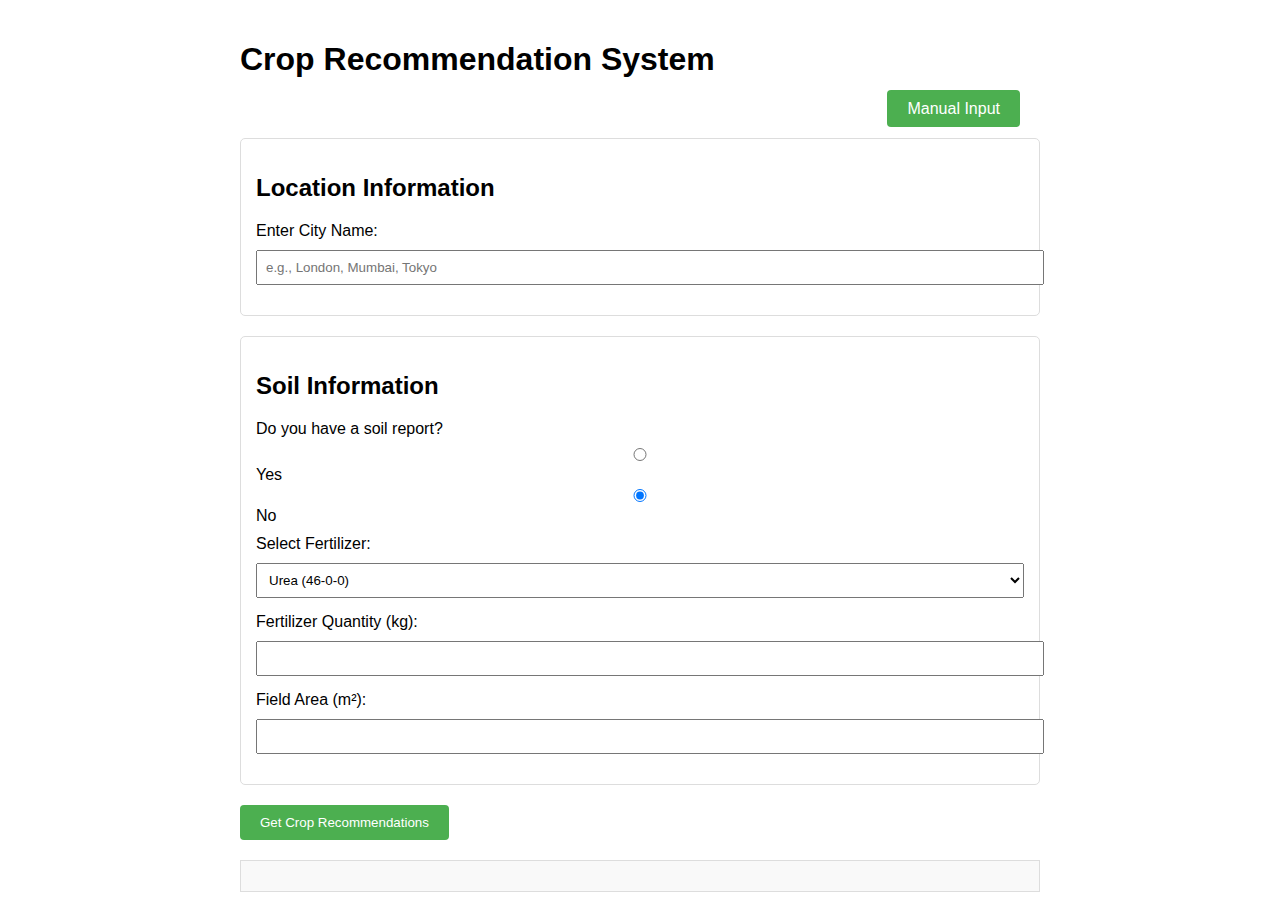
==== templates/index.html @ 08af7a42 "Initial commit" ====
<!DOCTYPE html>
<html>
<head>
    <title>Crop Recommender</title>
    <style>
        body { font-family: Arial, sans-serif; max-width: 800px; margin: 0 auto; padding: 20px; }
        .section { margin: 20px 0; padding: 15px; border: 1px solid #ddd; border-radius: 5px; }
        .input-group { margin: 10px 0; }
        label { display: block; margin: 5px 0; }
        input, select { width: 100%; padding: 8px; margin: 5px 0; }
        button { background: #4CAF50; color: white; padding: 10px 20px; border: none; border-radius: 4px; cursor: pointer; }
        #result { margin-top: 20px; padding: 15px; background: #f9f9f9; border: 1px solid #ddd; }
        .data-display { margin: 10px 0; padding: 10px; background: #fff; border: 1px solid #eee; }
        .weather-widget {
            position: absolute;
            top: 20px;
            right: 20px;
            background: rgba(255, 255, 255, 0.9);
            padding: 15px;
            border-radius: 8px;
            box-shadow: 0 2px 4px rgba(0,0,0,0.1);
        }
        .weather-info {
            display: flex;
            align-items: center;
            gap: 10px;
        }
        .temperature {
            font-size: 24px;
            font-weight: bold;
        }
        .humidity {
            font-size: 16px;
            color: #666;
        }
    </style>
</head>
<body>
    <h1>Crop Recommendation System</h1>
    
    <div style="text-align: right; margin: 20px;">
        <a href="/manual-input" style="
            background-color: #4CAF50;
            color: white;
            padding: 10px 20px;
            text-decoration: none;
            border-radius: 4px;
        ">Manual Input</a>
    </div>

    <div class="weather-widget" id="weather-widget" style="display: none;">
        <div class="weather-info">
            <div>
                <div class="temperature">-- °C</div>
                <div class="humidity">Humidity: --%</div>
            </div>
        </div>
    </div>

    <div class="section">
        <h2>Location Information</h2>
        <div class="input-group">
            <label>Enter City Name:</label>
            <input type="text" id="location" placeholder="e.g., London, Mumbai, Tokyo" required>
        </div>
    </div>

    <div class="section">
        <h2>Soil Information</h2>
        <div class="input-group">
            <label>Do you have a soil report?</label>
            <input type="radio" name="soilReport" id="soilReportYes" onclick="toggleSoilReport(true)"> Yes
            <input type="radio" name="soilReport" id="soilReportNo" onclick="toggleSoilReport(false)" checked> No
        </div>

        <div id="soilReportSection" style="display: none;">
            <div class="input-group">
                <label>Nitrogen (N) in kg/ha:</label>
                <input type="number" id="n" step="0.1" required>
            </div>
            <div class="input-group">
                <label>Phosphorus (P) in kg/ha:</label>
                <input type="number" id="p" step="0.1" required>
            </div>
            <div class="input-group">
                <label>Potassium (K) in kg/ha:</label>
                <input type="number" id="k" step="0.1" required>
            </div>
            <div class="input-group">
                <label>Soil pH (0-14):</label>
                <input type="number" id="ph" min="0" max="14" step="0.1" required>
            </div>
        </div>

        <div id="fertilizerSection">
            <div class="input-group">
                <label>Select Fertilizer:</label>
                <select id="fertilizer" required>
                    <option value="Urea (46-0-0)">Urea (46-0-0)</option>
                    <option value="DAP (18-46-0)">DAP (18-46-0)</option>
                    <option value="MOP (0-0-60)">MOP (0-0-60)</option>
                    <option value="NPK 10-26-26">NPK 10-26-26</option>
                </select>
            </div>
            <div class="input-group">
                <label>Fertilizer Quantity (kg):</label>
                <input type="number" id="quantity_kg" step="0.1" required>
            </div>
            <div class="input-group">
                <label>Field Area (m²):</label>
                <input type="number" id="area_m2" step="0.1" required>
            </div>
        </div>
    </div>

    <button onclick="getRecommendations()">Get Crop Recommendations</button>

    <div id="result">
        <!-- Results will be displayed here -->
    </div>

    <script>
        function toggleSoilReport(hasReport) {
            document.getElementById('soilReportSection').style.display = hasReport ? 'block' : 'none';
            document.getElementById('fertilizerSection').style.display = hasReport ? 'none' : 'block';
        }

        async function getRecommendations() {
            const input = {
                location: document.getElementById('location').value,
                has_soil_report: document.getElementById('soilReportYes').checked,
                n: parseFloat(document.getElementById('n').value) || null,
                p: parseFloat(document.getElementById('p').value) || null,
                k: parseFloat(document.getElementById('k').value) || null,
                ph: parseFloat(document.getElementById('ph').value) || null,
                fertilizer: document.getElementById('fertilizer').value,
                quantity_kg: parseFloat(document.getElementById('quantity_kg').value) || 0,
                area_m2: parseFloat(document.getElementById('area_m2').value) || 0
            };

            try {
                const response = await fetch('/predict', {
                    method: 'POST',
                    headers: { 'Content-Type': 'application/json' },
                    body: JSON.stringify(input)
                });
                
                const result = await response.json();
                
                if (result.error) {
                    document.getElementById('result').innerHTML = `<div class="error">${result.error}</div>`;
                    return;
                }

                // Display input data and recommendations
                let html = `
                    <h3>Input Parameters</h3>
                    <div class="data-display">
                        <strong>Location:</strong> ${input.location}<br>
                        <strong>Temperature:</strong> ${result.input_data.temperature}°C<br>
                        <strong>Humidity:</strong> ${result.input_data.humidity}%<br>
                        <strong>Rainfall:</strong> ${result.input_data.rainfall} mm<br>
                        <strong>Nitrogen (N):</strong> ${result.input_data.N} kg/ha<br>
                        <strong>Phosphorus (P):</strong> ${result.input_data.P} kg/ha<br>
                        <strong>Potassium (K):</strong> ${result.input_data.K} kg/ha<br>
                        <strong>Soil pH:</strong> ${result.input_data.ph}
                    </div>

                    <h3>Recommended Crops</h3>
                    <div class="data-display">
                        <ol>
                `;

                result.recommendations.forEach(crop => {
                    html += `<li>${crop}</li>`;
                });

                html += `
                        </ol>
                    </div>
                    <small>Weather data: ${result.weather_status}</small>
                `;

                document.getElementById('result').innerHTML = html;

            } catch (error) {
                document.getElementById('result').innerHTML = `<div class="error">Error: ${error.message}</div>`;
            }
        }

        // Get user's location using browser geolocation
        async function getWeatherForLocation() {
            try {
                if ("geolocation" in navigator) {
                    navigator.geolocation.getCurrentPosition(async function(position) {
                        const response = await fetch(`https://api.openweathermap.org/geo/1.0/reverse?lat=${position.coords.latitude}&lon=${position.coords.longitude}&limit=1&appid=e6ea98b7ebe98a35a2408d05e0e2e46f`);
                        const data = await response.json();
                        if (data && data.length > 0) {
                            const location = data[0].name;
                            updateWeather(location);
                        }
                    });
                } else {
                    // Fallback to default location
                    updateWeather('London');
                }
            } catch (error) {
                console.error('Error getting location:', error);
            }
        }

        async function updateWeather(location) {
            try {
                const response = await fetch(`/current-weather/${encodeURIComponent(location)}`);
                const data = await response.json();
                
                if (data.status === 'success') {
                    document.querySelector('.temperature').textContent = `${Math.round(data.temperature)}°C`;
                    document.querySelector('.humidity').textContent = `Humidity: ${data.humidity}%`;
                    document.getElementById('weather-widget').style.display = 'block';
                }
            } catch (error) {
                console.error('Error fetching weather:', error);
            }
        }

        // Call this when page loads
        document.addEventListener('DOMContentLoaded', getWeatherForLocation);
    </script>
</body>
</html>
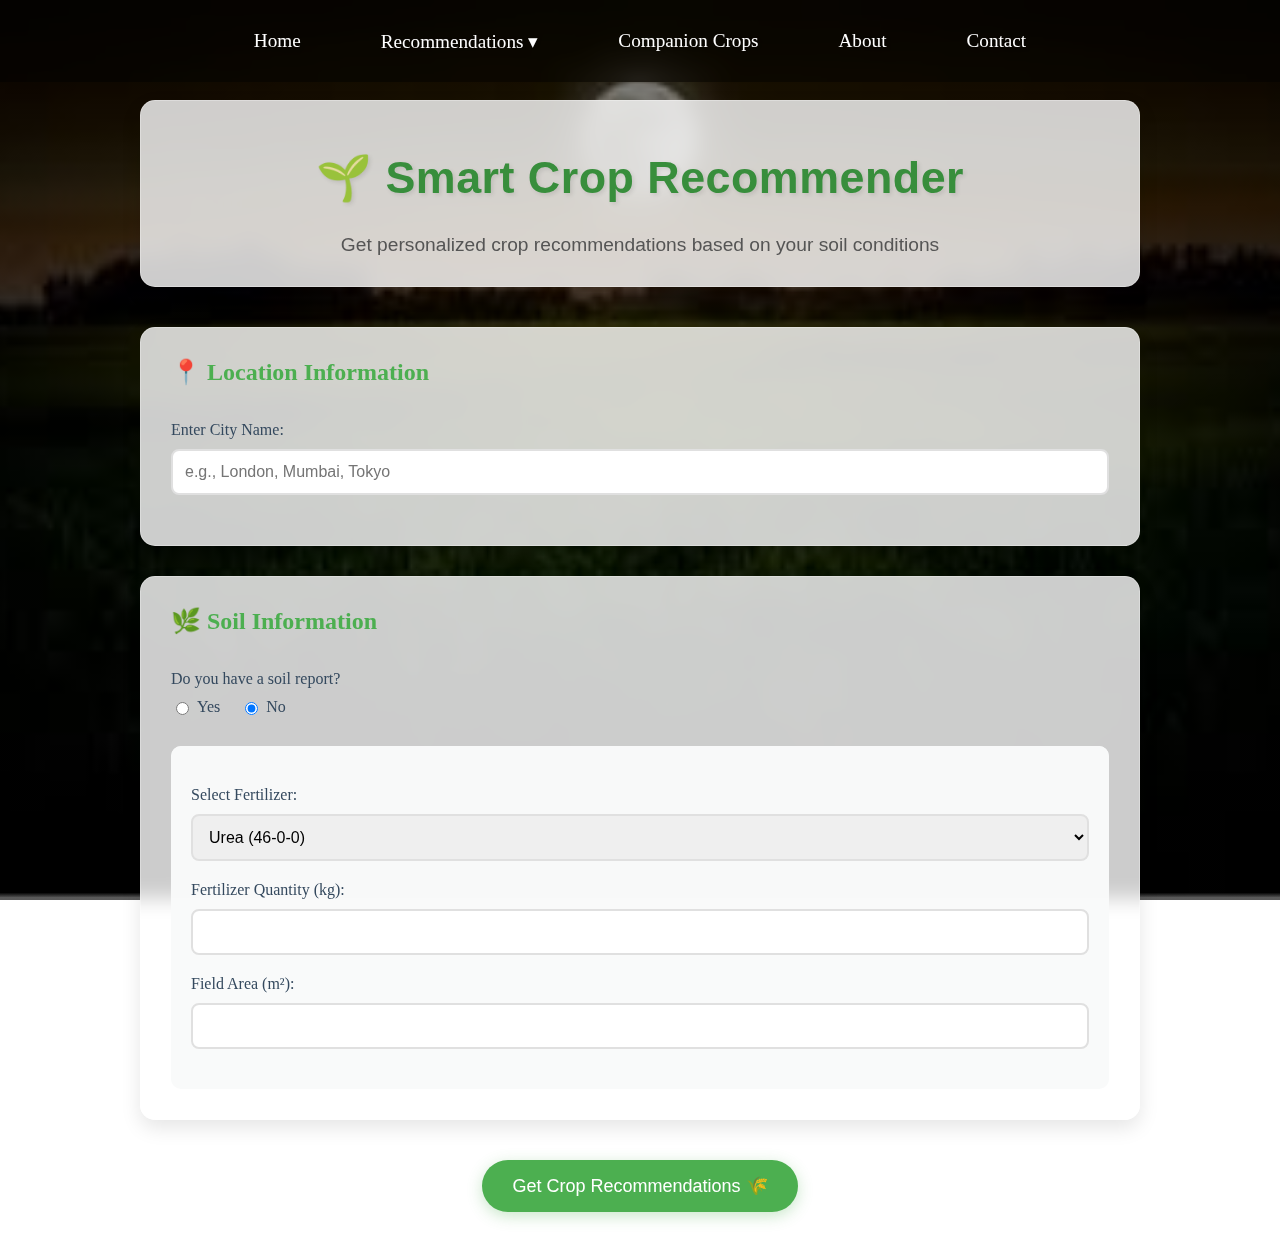
==== commit aa0bf636: "initial commit" ====
--- a/templates/index.html
+++ b/templates/index.html
@@ -3,142 +3,444 @@
 <head>
     <title>Crop Recommender</title>
     <style>
-        body { font-family: Arial, sans-serif; max-width: 800px; margin: 0 auto; padding: 20px; }
-        .section { margin: 20px 0; padding: 15px; border: 1px solid #ddd; border-radius: 5px; }
-        .input-group { margin: 10px 0; }
-        label { display: block; margin: 5px 0; }
-        input, select { width: 100%; padding: 8px; margin: 5px 0; }
-        button { background: #4CAF50; color: white; padding: 10px 20px; border: none; border-radius: 4px; cursor: pointer; }
-        #result { margin-top: 20px; padding: 15px; background: #f9f9f9; border: 1px solid #ddd; }
-        .data-display { margin: 10px 0; padding: 10px; background: #fff; border: 1px solid #eee; }
-        .weather-widget {
+        :root {
+            --primary-color: #4CAF50;
+            --primary-dark: #388E3C;
+            --white: #ffffff;
+            --transition: 0.3s ease;
+            --glass-bg: rgba(255, 255, 255, 0.8);
+            --card-shadow: 0 8px 20px rgba(0,0,0,0.1);
+        }
+
+        /* Background Container */
+        .background-container {
+            position: fixed;
+            top: 0;
+            left: 0;
+            width: 100%;
+            height: 100%;
+            z-index: -1;
+            background-size: cover;
+            background-position: center;
+            transition: all 0.5s ease;
+        }
+
+        .day {
+            background: linear-gradient(
+                rgba(0, 0, 0, 0.3),
+                rgba(0, 0, 0, 0.3)
+            ), url('/static/images/farm-day.jpg') no-repeat center center fixed;
+            background-size: cover;
+        }
+
+        .night {
+            background: linear-gradient(
+                rgba(0, 0, 0, 0.5),
+                rgba(0, 0, 0, 0.5)
+            ), url('/static/images/farm-night.jpg') no-repeat center center fixed;
+            background-size: cover;
+        }
+
+        /* Navigation Styles */
+        .nav-container {
+            position: fixed;
+            top: 0;
+            left: 0;
+            width: 100%;
+            padding: 20px 0;
+            z-index: 1000;
+            backdrop-filter: blur(8px);
+            background: rgba(0, 0, 0, 0.4);
+        }
+
+        .nav-menu {
+            max-width: 1200px;
+            margin: 0 auto;
+            display: flex;
+            justify-content: center;
+            align-items: center;
+            gap: 40px;
+        }
+
+        .nav-item {
+            color: white;
+            text-decoration: none;
+            font-size: 1.2rem;
+            padding: 10px 20px;
+            cursor: pointer;
+            transition: var(--transition);
+            text-shadow: 2px 2px 4px rgba(0, 0, 0, 0.3);
+            position: relative;
+        }
+
+        .nav-item:after {
+            content: '';
             position: absolute;
-            top: 20px;
-            right: 20px;
-            background: rgba(255, 255, 255, 0.9);
-            padding: 15px;
+            width: 0;
+            height: 2px;
+            bottom: 0;
+            left: 50%;
+            background-color: white;
+            transition: all 0.3s ease;
+        }
+
+        .nav-item:hover:after {
+            width: 100%;
+            left: 0;
+        }
+
+        .dropdown {
+            position: relative;
+            display: inline-block;
+        }
+
+        .dropdown-content {
+            display: none;
+            position: absolute;
+            top: 100%;
+            left: 50%;
+            transform: translateX(-50%);
+            background: rgba(0, 0, 0, 0.6);
+            backdrop-filter: blur(8px);
+            min-width: 200px;
             border-radius: 8px;
-            box-shadow: 0 2px 4px rgba(0,0,0,0.1);
-        }
-        .weather-info {
+            overflow: hidden;
+            margin-top: 10px;
+        }
+
+        .dropdown:hover .dropdown-content {
+            display: block;
+        }
+
+        .dropdown-item {
+            display: block;
+            padding: 12px 20px;
+            color: white;
+            text-decoration: none;
+            transition: var(--transition);
+        }
+
+        .dropdown-item:hover {
+            background: rgba(255, 255, 255, 0.1);
+        }
+
+        /* Main Content Styles */
+        .container {
+            max-width: 1000px;
+            margin: 100px auto 40px;
+            background: transparent;
+            position: relative;
+        }
+
+        .header-dashboard {
+            text-align: center;
+            padding: 30px;
+            margin-bottom: 40px;
+            background: var(--glass-bg);
+            border-radius: 15px;
+            box-shadow: var(--card-shadow);
+            backdrop-filter: blur(10px);
+            border: 1px solid rgba(255, 255, 255, 0.3);
+        }
+
+        .header-dashboard h1 {
+            font-family: 'Montserrat', 'Segoe UI', Arial, sans-serif;
+            color: var(--primary-dark);
+            font-size: 2.8em;
+            margin: 0;
+            padding: 20px 0;
+            text-shadow: 2px 2px 4px rgba(0,0,0,0.1);
+            letter-spacing: 0.5px;
+        }
+
+        .header-subtitle {
+            font-family: 'Open Sans', 'Segoe UI', Arial, sans-serif;
+            color: #555;
+            font-size: 1.2em;
+            margin-top: 10px;
+            font-weight: 300;
+        }
+
+        .section {
+            background: var(--glass-bg);
+            margin: 30px 0;
+            padding: 30px;
+            border-radius: 15px;
+            box-shadow: var(--card-shadow);
+            transform: translateY(0);
+            transition: var(--transition);
+            backdrop-filter: blur(10px);
+            border: 1px solid rgba(255, 255, 255, 0.3);
+        }
+
+        .section:hover {
+            transform: translateY(-5px);
+        }
+
+        .section h2 {
+            color: var(--primary-color);
+            margin-top: 0;
+            border-bottom: 2px solid var(--accent-color);
+            padding-bottom: 10px;
+            margin-bottom: 25px;
+        }
+
+        .input-group {
+            margin: 20px 0;
+        }
+
+        label {
+            display: block;
+            margin-bottom: 10px;
+            color: #34495e;
+            font-weight: 500;
+        }
+
+        input[type="text"],
+        input[type="number"],
+        select {
+            width: 100%;
+            padding: 12px;
+            border: 2px solid #e0e0e0;
+            border-radius: 8px;
+            font-size: 16px;
+            transition: var(--transition);
+            box-sizing: border-box;
+        }
+
+        input[type="text"]:focus,
+        input[type="number"]:focus,
+        select:focus {
+            border-color: var(--primary-color);
+            outline: none;
+            box-shadow: 0 0 0 3px rgba(76, 175, 80, 0.2);
+        }
+
+        .radio-group {
+            display: flex;
+            gap: 20px;
+            margin: 10px 0;
+        }
+
+        .radio-group label {
             display: flex;
             align-items: center;
-            gap: 10px;
-        }
-        .temperature {
-            font-size: 24px;
-            font-weight: bold;
-        }
-        .humidity {
-            font-size: 16px;
-            color: #666;
+            cursor: pointer;
+        }
+
+        input[type="radio"] {
+            margin-right: 8px;
+            cursor: pointer;
+        }
+
+        button {
+            background: var(--primary-color);
+            color: white;
+            border: none;
+            padding: 15px 30px;
+            font-size: 18px;
+            border-radius: 30px;
+            cursor: pointer;
+            transition: var(--transition);
+            display: block;
+            margin: 40px auto;
+            box-shadow: 0 4px 15px rgba(76, 175, 80, 0.3);
+        }
+
+        button:hover {
+            background: var(--primary-dark);
+            transform: translateY(-2px);
+            box-shadow: 0 6px 20px rgba(76, 175, 80, 0.4);
+        }
+
+        #fertilizerSection, #soilReportSection {
+            padding: 20px;
+            background: rgba(248, 249, 250, 0.9);
+            border-radius: 10px;
+            margin-top: 20px;
+            backdrop-filter: blur(5px);
+        }
+
+        @media (max-width: 768px) {
+            body {
+                padding: 20px;
+            }
+
+            .nav-menu {
+                gap: 1rem;
+                padding: 0 1rem;
+            }
+
+            .nav-item {
+                font-size: 1rem;
+                padding: 8px 12px;
+            }
+
+            .container {
+                margin: 80px auto 20px;
+            }
+
+            .section {
+                padding: 20px;
+            }
+
+            button {
+                width: 100%;
+            }
         }
     </style>
 </head>
 <body>
-    <h1>Crop Recommendation System</h1>
-    
-    <div style="text-align: right; margin: 20px;">
-        <a href="/manual-input" style="
-            background-color: #4CAF50;
-            color: white;
-            padding: 10px 20px;
-            text-decoration: none;
-            border-radius: 4px;
-        ">Manual Input</a>
-    </div>
-
-    <div class="weather-widget" id="weather-widget" style="display: none;">
-        <div class="weather-info">
-            <div>
-                <div class="temperature">-- °C</div>
-                <div class="humidity">Humidity: --%</div>
+    <div id="background" class="background-container day"></div>
+
+    <nav class="nav-container">
+        <div class="nav-menu">
+            <a href="/" class="nav-item">Home</a>
+            <div class="dropdown">
+                <a class="nav-item">Recommendations ▾</a>
+                <div class="dropdown-content">
+                    <a href="/manual-input" class="dropdown-item">Manual Input</a>
+                    <a href="/location" class="dropdown-item">Location Based</a>
+                </div>
+            </div>
+            <a href="/companion-search" class="nav-item">Companion Crops</a>
+            <a href="/about" class="nav-item">About</a>
+            <a href="/contact" class="nav-item">Contact</a>
+        </div>
+    </nav>
+
+    <div class="container">
+        <div class="header-dashboard">
+            <h1>🌱 Smart Crop Recommender</h1>
+            <div class="header-subtitle">Get personalized crop recommendations based on your soil conditions</div>
+        </div>
+        
+        <div class="section">
+            <h2>📍 Location Information</h2>
+            <div class="input-group">
+                <label>Enter City Name:</label>
+                <input type="text" id="location" placeholder="e.g., London, Mumbai, Tokyo" required>
             </div>
         </div>
-    </div>
-
-    <div class="section">
-        <h2>Location Information</h2>
-        <div class="input-group">
-            <label>Enter City Name:</label>
-            <input type="text" id="location" placeholder="e.g., London, Mumbai, Tokyo" required>
-        </div>
-    </div>
-
-    <div class="section">
-        <h2>Soil Information</h2>
-        <div class="input-group">
-            <label>Do you have a soil report?</label>
-            <input type="radio" name="soilReport" id="soilReportYes" onclick="toggleSoilReport(true)"> Yes
-            <input type="radio" name="soilReport" id="soilReportNo" onclick="toggleSoilReport(false)" checked> No
-        </div>
-
-        <div id="soilReportSection" style="display: none;">
+
+        <div class="section">
+            <h2>🌿 Soil Information</h2>
             <div class="input-group">
-                <label>Nitrogen (N) in kg/ha:</label>
-                <input type="number" id="n" step="0.1" required>
+                <label>Do you have a soil report?</label>
+                <div class="radio-group">
+                    <label>
+                        <input type="radio" name="soilReport" id="soilReportYes" onclick="toggleSoilReport(true)"> Yes
+                    </label>
+                    <label>
+                        <input type="radio" name="soilReport" id="soilReportNo" onclick="toggleSoilReport(false)" checked> No
+                    </label>
+                </div>
             </div>
-            <div class="input-group">
-                <label>Phosphorus (P) in kg/ha:</label>
-                <input type="number" id="p" step="0.1" required>
+
+            <div id="soilReportSection" style="display: none;">
+                <div class="input-group">
+                    <label>Nitrogen (N) in kg/ha:</label>
+                    <input type="number" id="n" step="0.1" required>
+                </div>
+                <div class="input-group">
+                    <label>Phosphorus (P) in kg/ha:</label>
+                    <input type="number" id="p" step="0.1" required>
+                </div>
+                <div class="input-group">
+                    <label>Potassium (K) in kg/ha:</label>
+                    <input type="number" id="k" step="0.1" required>
+                </div>
+                <div class="input-group">
+                    <label>Soil pH (0-14):</label>
+                    <input type="number" id="ph" min="0" max="14" step="0.1" required>
+                </div>
             </div>
-            <div class="input-group">
-                <label>Potassium (K) in kg/ha:</label>
-                <input type="number" id="k" step="0.1" required>
-            </div>
-            <div class="input-group">
-                <label>Soil pH (0-14):</label>
-                <input type="number" id="ph" min="0" max="14" step="0.1" required>
+
+            <div id="fertilizerSection">
+                <div class="input-group">
+                    <label>Select Fertilizer:</label>
+                    <select id="fertilizer" required>
+                        <option value="Urea (46-0-0)">Urea (46-0-0)</option>
+                        <option value="DAP (18-46-0)">DAP (18-46-0)</option>
+                        <option value="MOP (0-0-60)">MOP (0-0-60)</option>
+                        <option value="NPK 10-26-26">NPK 10-26-26</option>
+                    </select>
+                </div>
+                <div class="input-group">
+                    <label>Fertilizer Quantity (kg):</label>
+                    <input type="number" id="quantity_kg" step="0.1" required>
+                </div>
+                <div class="input-group">
+                    <label>Field Area (m²):</label>
+                    <input type="number" id="area_m2" step="0.1" required>
+                </div>
             </div>
         </div>
 
-        <div id="fertilizerSection">
-            <div class="input-group">
-                <label>Select Fertilizer:</label>
-                <select id="fertilizer" required>
-                    <option value="Urea (46-0-0)">Urea (46-0-0)</option>
-                    <option value="DAP (18-46-0)">DAP (18-46-0)</option>
-                    <option value="MOP (0-0-60)">MOP (0-0-60)</option>
-                    <option value="NPK 10-26-26">NPK 10-26-26</option>
-                </select>
-            </div>
-            <div class="input-group">
-                <label>Fertilizer Quantity (kg):</label>
-                <input type="number" id="quantity_kg" step="0.1" required>
-            </div>
-            <div class="input-group">
-                <label>Field Area (m²):</label>
-                <input type="number" id="area_m2" step="0.1" required>
-            </div>
-        </div>
+        <button onclick="getRecommendations()">Get Crop Recommendations 🌾</button>
     </div>
 
-    <button onclick="getRecommendations()">Get Crop Recommendations</button>
-
-    <div id="result">
-        <!-- Results will be displayed here -->
-    </div>
-
     <script>
+        // Background Update Logic
+        function updateBackground() {
+            const hour = new Date().getHours();
+            const isNight = hour < 6 || hour > 18;
+            const bg = document.getElementById('background');
+            bg.className = `background-container ${isNight ? 'night' : 'day'}`;
+        }
+
+        // Initialize background
+        updateBackground();
+        setInterval(updateBackground, 60000);
+
+        // Existing Form Functions
         function toggleSoilReport(hasReport) {
             document.getElementById('soilReportSection').style.display = hasReport ? 'block' : 'none';
             document.getElementById('fertilizerSection').style.display = hasReport ? 'none' : 'block';
         }
 
         async function getRecommendations() {
-            const input = {
-                location: document.getElementById('location').value,
-                has_soil_report: document.getElementById('soilReportYes').checked,
-                n: parseFloat(document.getElementById('n').value) || null,
-                p: parseFloat(document.getElementById('p').value) || null,
-                k: parseFloat(document.getElementById('k').value) || null,
-                ph: parseFloat(document.getElementById('ph').value) || null,
-                fertilizer: document.getElementById('fertilizer').value,
-                quantity_kg: parseFloat(document.getElementById('quantity_kg').value) || 0,
-                area_m2: parseFloat(document.getElementById('area_m2').value) || 0
-            };
-
             try {
+                const location = document.getElementById('location').value;
+                if (!location) {
+                    alert('Please enter a location');
+                    return;
+                }
+
+                const input = {
+                    location: location,
+                    has_soil_report: document.getElementById('soilReportYes').checked
+                };
+
+                if (input.has_soil_report) {
+                    const n = document.getElementById('n').value;
+                    const p = document.getElementById('p').value;
+                    const k = document.getElementById('k').value;
+                    const ph = document.getElementById('ph').value;
+
+                    if (!n || !p || !k || !ph) {
+                        alert('Please fill in all soil report values');
+                        return;
+                    }
+
+                    input.n = parseFloat(n);
+                    input.p = parseFloat(p);
+                    input.k = parseFloat(k);
+                    input.ph = parseFloat(ph);
+                } else {
+                    const quantity = document.getElementById('quantity_kg').value;
+                    const area = document.getElementById('area_m2').value;
+
+                    if (!quantity || !area) {
+                        alert('Please fill in fertilizer quantity and area');
+                        return;
+                    }
+
+                    input.fertilizer = document.getElementById('fertilizer').value;
+                    input.quantity_kg = parseFloat(quantity);
+                    input.area_m2 = parseFloat(area);
+                }
+
                 const response = await fetch('/predict', {
                     method: 'POST',
                     headers: { 'Content-Type': 'application/json' },
@@ -148,84 +450,22 @@
                 const result = await response.json();
                 
                 if (result.error) {
-                    document.getElementById('result').innerHTML = `<div class="error">${result.error}</div>`;
-                    return;
+                    throw new Error(result.error);
                 }
 
-                // Display input data and recommendations
-                let html = `
-                    <h3>Input Parameters</h3>
-                    <div class="data-display">
-                        <strong>Location:</strong> ${input.location}<br>
-                        <strong>Temperature:</strong> ${result.input_data.temperature}°C<br>
-                        <strong>Humidity:</strong> ${result.input_data.humidity}%<br>
-                        <strong>Rainfall:</strong> ${result.input_data.rainfall} mm<br>
-                        <strong>Nitrogen (N):</strong> ${result.input_data.N} kg/ha<br>
-                        <strong>Phosphorus (P):</strong> ${result.input_data.P} kg/ha<br>
-                        <strong>Potassium (K):</strong> ${result.input_data.K} kg/ha<br>
-                        <strong>Soil pH:</strong> ${result.input_data.ph}
-                    </div>
-
-                    <h3>Recommended Crops</h3>
-                    <div class="data-display">
-                        <ol>
-                `;
-
-                result.recommendations.forEach(crop => {
-                    html += `<li>${crop}</li>`;
-                });
-
-                html += `
-                        </ol>
-                    </div>
-                    <small>Weather data: ${result.weather_status}</small>
-                `;
-
-                document.getElementById('result').innerHTML = html;
+                const recommendationsData = {
+                    input_parameters: result.input_data,
+                    recommendations: result.recommendations
+                };
+
+                sessionStorage.setItem('cropRecommendations', JSON.stringify(recommendationsData));
+                window.location.href = '/recommendations';
 
             } catch (error) {
-                document.getElementById('result').innerHTML = `<div class="error">Error: ${error.message}</div>`;
-            }
-        }
-
-        // Get user's location using browser geolocation
-        async function getWeatherForLocation() {
-            try {
-                if ("geolocation" in navigator) {
-                    navigator.geolocation.getCurrentPosition(async function(position) {
-                        const response = await fetch(`https://api.openweathermap.org/geo/1.0/reverse?lat=${position.coords.latitude}&lon=${position.coords.longitude}&limit=1&appid=e6ea98b7ebe98a35a2408d05e0e2e46f`);
-                        const data = await response.json();
-                        if (data && data.length > 0) {
-                            const location = data[0].name;
-                            updateWeather(location);
-                        }
-                    });
-                } else {
-                    // Fallback to default location
-                    updateWeather('London');
-                }
-            } catch (error) {
-                console.error('Error getting location:', error);
-            }
-        }
-
-        async function updateWeather(location) {
-            try {
-                const response = await fetch(`/current-weather/${encodeURIComponent(location)}`);
-                const data = await response.json();
-                
-                if (data.status === 'success') {
-                    document.querySelector('.temperature').textContent = `${Math.round(data.temperature)}°C`;
-                    document.querySelector('.humidity').textContent = `Humidity: ${data.humidity}%`;
-                    document.getElementById('weather-widget').style.display = 'block';
-                }
-            } catch (error) {
-                console.error('Error fetching weather:', error);
-            }
-        }
-
-        // Call this when page loads
-        document.addEventListener('DOMContentLoaded', getWeatherForLocation);
+                console.error('Error:', error);
+                alert('Error: ' + error.message);
+            }
+        }
     </script>
 </body>
 </html>